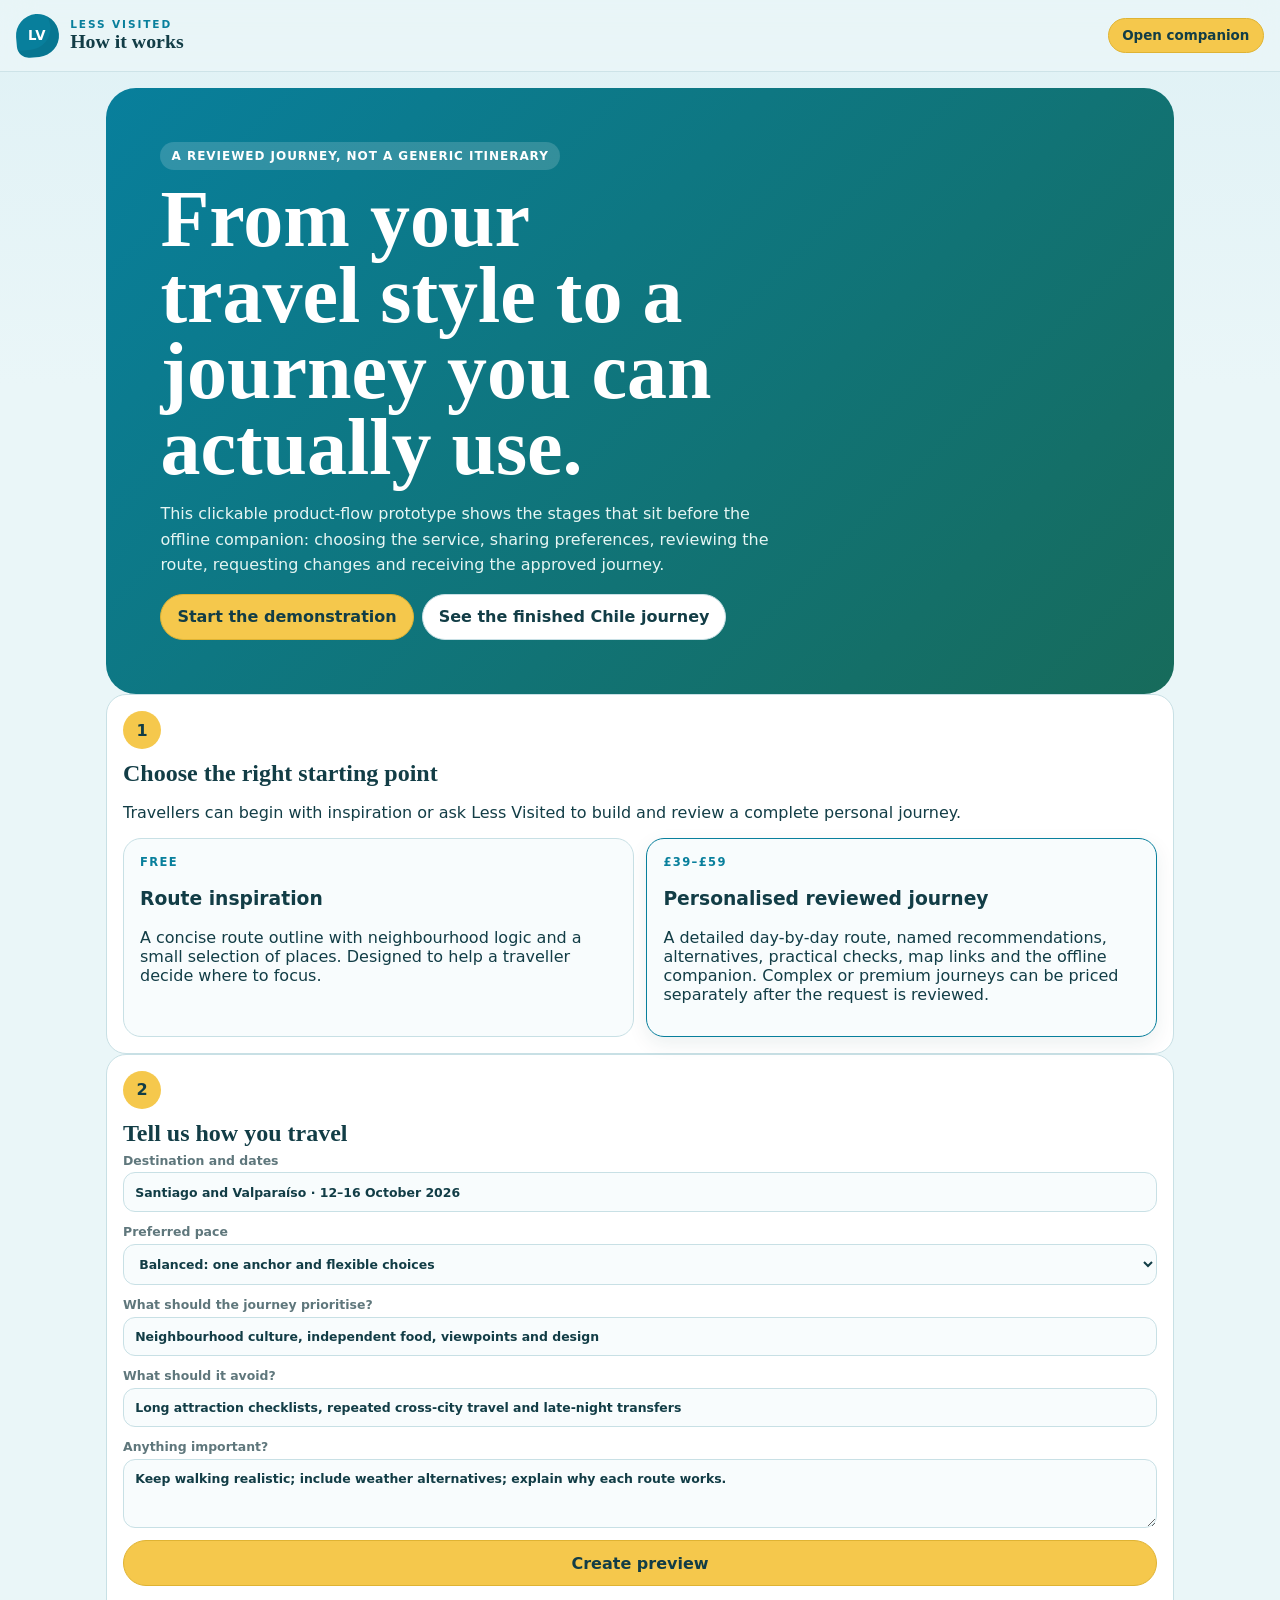
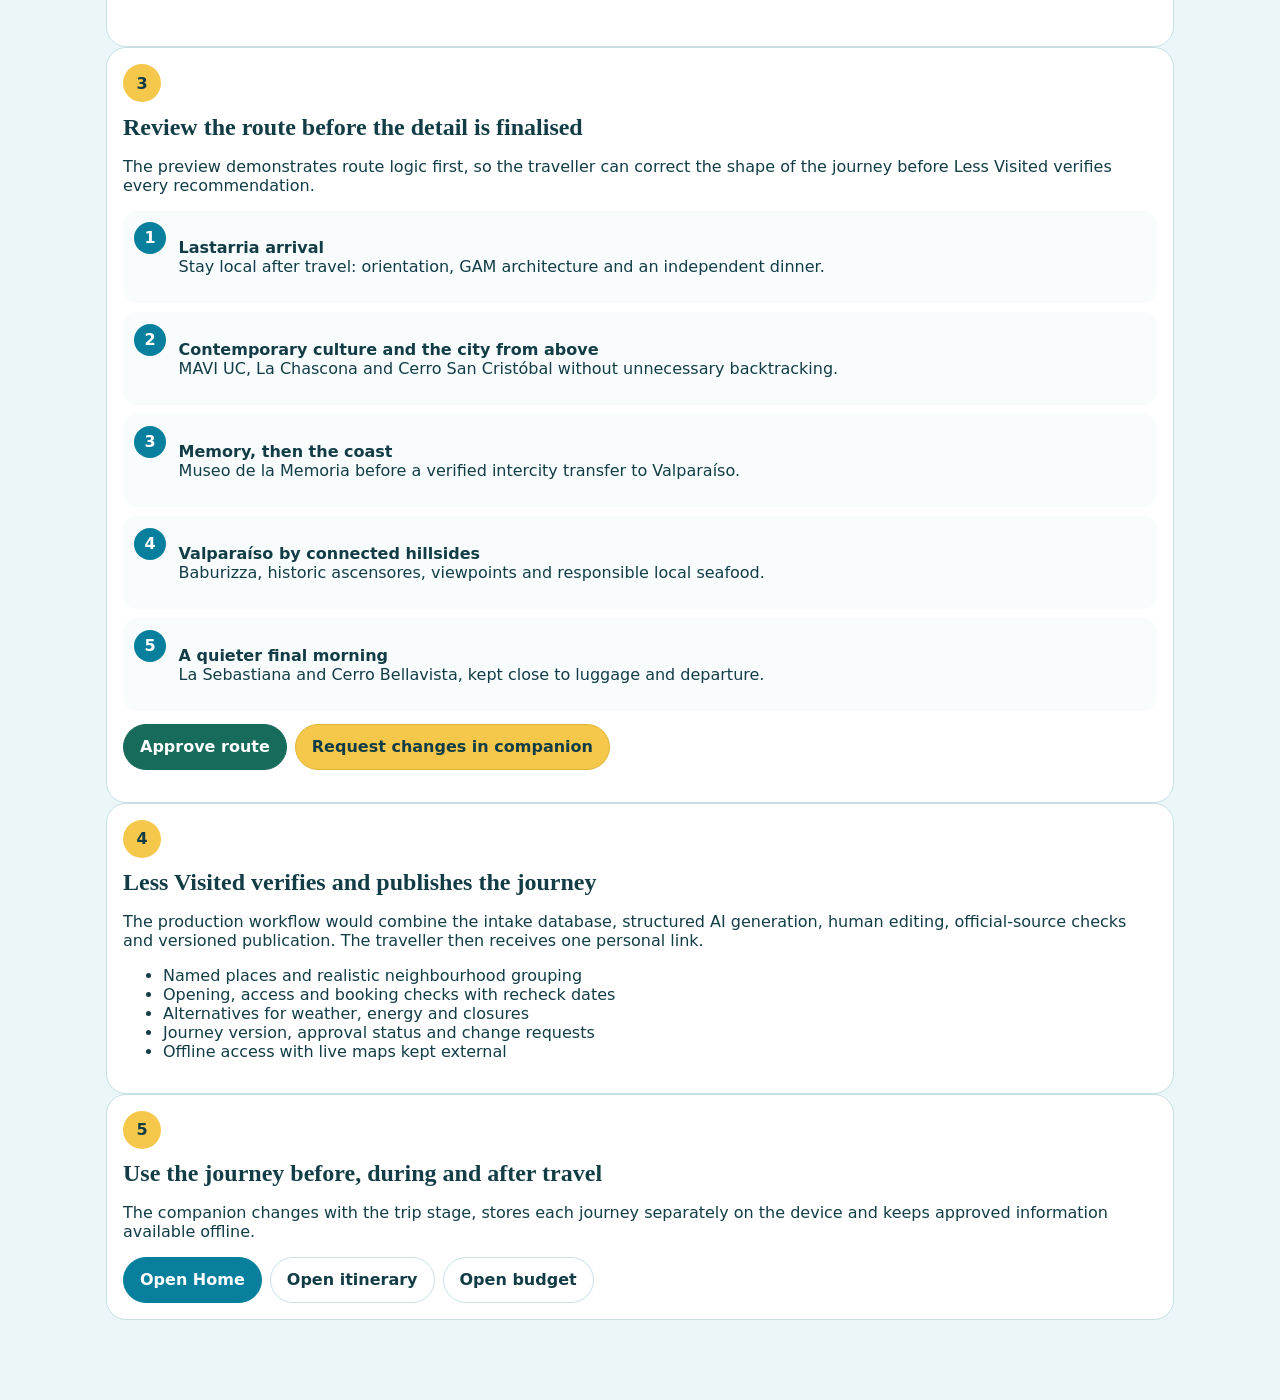
==== flow.html @ 6fe2bd22 "Add clickable customer product-flow prototype" ====
<!doctype html>
<html lang="en">
<head>
  <meta charset="utf-8">
  <meta name="viewport" content="width=device-width, initial-scale=1">
  <meta name="theme-color" content="#087f9c">
  <meta name="description" content="Less Visited customer journey prototype: request, review, approve and use a personalised journey.">
  <link rel="stylesheet" href="./styles.css">
  <link rel="stylesheet" href="./enhancements.css">
  <title>How Less Visited Works</title>
</head>
<body>
  <header class="app-header">
    <a class="brand-lockup" href="./?trip=JRN-0001#home">
      <div class="brand-mark" aria-hidden="true"><span>LV</span></div>
      <div><p class="eyebrow">LESS VISITED</p><p class="product-name">How it works</p></div>
    </a>
    <a class="button button--small button--yellow" href="./?trip=JRN-0001#home">Open companion</a>
  </header>

  <main class="flow-page">
    <section class="flow-hero">
      <span class="stage-badge">A reviewed journey, not a generic itinerary</span>
      <h1>From your travel style to a journey you can actually use.</h1>
      <p>This clickable product-flow prototype shows the stages that sit before the offline companion: choosing the service, sharing preferences, reviewing the route, requesting changes and receiving the approved journey.</p>
      <div class="panel-actions">
        <a class="button button--yellow" href="#choose">Start the demonstration</a>
        <a class="button" href="./?trip=JRN-0001#journey">See the finished Chile journey</a>
      </div>
    </section>

    <section id="choose" class="flow-step">
      <span class="flow-step__number">1</span>
      <h2>Choose the right starting point</h2>
      <p>Travellers can begin with inspiration or ask Less Visited to build and review a complete personal journey.</p>
      <div class="flow-choice-grid">
        <article class="flow-choice">
          <p class="section-label">Free</p>
          <h3>Route inspiration</h3>
          <p>A concise route outline with neighbourhood logic and a small selection of places. Designed to help a traveller decide where to focus.</p>
        </article>
        <article class="flow-choice flow-choice--featured">
          <p class="section-label">£39–£59</p>
          <h3>Personalised reviewed journey</h3>
          <p>A detailed day-by-day route, named recommendations, alternatives, practical checks, map links and the offline companion. Complex or premium journeys can be priced separately after the request is reviewed.</p>
        </article>
      </div>
    </section>

    <section class="flow-step">
      <span class="flow-step__number">2</span>
      <h2>Tell us how you travel</h2>
      <form class="demo-intake" id="demo-intake">
        <label>Destination and dates
          <input value="Santiago and Valparaíso · 12–16 October 2026">
        </label>
        <label>Preferred pace
          <select><option>Balanced: one anchor and flexible choices</option><option>Slow</option><option>Full</option></select>
        </label>
        <label>What should the journey prioritise?
          <input value="Neighbourhood culture, independent food, viewpoints and design">
        </label>
        <label>What should it avoid?
          <input value="Long attraction checklists, repeated cross-city travel and late-night transfers">
        </label>
        <label>Anything important?
          <textarea rows="3">Keep walking realistic; include weather alternatives; explain why each route works.</textarea>
        </label>
        <button class="button button--yellow" type="submit">Create preview</button>
        <p id="intake-result" role="status"></p>
      </form>
    </section>

    <section class="flow-step" id="preview">
      <span class="flow-step__number">3</span>
      <h2>Review the route before the detail is finalised</h2>
      <p>The preview demonstrates route logic first, so the traveller can correct the shape of the journey before Less Visited verifies every recommendation.</p>
      <div class="preview-route">
        <div><span>1</span><p><strong>Lastarria arrival</strong><br>Stay local after travel: orientation, GAM architecture and an independent dinner.</p></div>
        <div><span>2</span><p><strong>Contemporary culture and the city from above</strong><br>MAVI UC, La Chascona and Cerro San Cristóbal without unnecessary backtracking.</p></div>
        <div><span>3</span><p><strong>Memory, then the coast</strong><br>Museo de la Memoria before a verified intercity transfer to Valparaíso.</p></div>
        <div><span>4</span><p><strong>Valparaíso by connected hillsides</strong><br>Baburizza, historic ascensores, viewpoints and responsible local seafood.</p></div>
        <div><span>5</span><p><strong>A quieter final morning</strong><br>La Sebastiana and Cerro Bellavista, kept close to luggage and departure.</p></div>
      </div>
      <div class="panel-actions">
        <button class="button button--green" type="button" id="demo-approve">Approve route</button>
        <a class="button button--yellow" href="./?trip=JRN-0001#home">Request changes in companion</a>
      </div>
      <p id="approval-result" role="status"></p>
    </section>

    <section class="flow-step">
      <span class="flow-step__number">4</span>
      <h2>Less Visited verifies and publishes the journey</h2>
      <p>The production workflow would combine the intake database, structured AI generation, human editing, official-source checks and versioned publication. The traveller then receives one personal link.</p>
      <ul>
        <li>Named places and realistic neighbourhood grouping</li>
        <li>Opening, access and booking checks with recheck dates</li>
        <li>Alternatives for weather, energy and closures</li>
        <li>Journey version, approval status and change requests</li>
        <li>Offline access with live maps kept external</li>
      </ul>
    </section>

    <section class="flow-step">
      <span class="flow-step__number">5</span>
      <h2>Use the journey before, during and after travel</h2>
      <p>The companion changes with the trip stage, stores each journey separately on the device and keeps approved information available offline.</p>
      <div class="panel-actions">
        <a class="button button--primary" href="./?trip=JRN-0001#home">Open Home</a>
        <a class="button" href="./?trip=JRN-0001#journey">Open itinerary</a>
        <a class="button" href="./?trip=JRN-0001#budget">Open budget</a>
      </div>
    </section>
  </main>

  <script>
    document.querySelector("#demo-intake").addEventListener("submit", (event) => {
      event.preventDefault();
      document.querySelector("#intake-result").textContent = "Preview created for the prototype. In production, this would create a database record and structured draft.";
      document.querySelector("#preview").scrollIntoView({ behavior: "smooth" });
    });
    document.querySelector("#demo-approve").addEventListener("click", () => {
      localStorage.setItem("less-visited-approval:JRN-0001", JSON.stringify({ status: "approved", updatedAt: new Date().toISOString() }));
      document.querySelector("#approval-result").textContent = "Route approved on this device. Open the companion to see the updated journey status.";
    });
  </script>
</body>
</html>
---- styles.css ----
:root {
  --sea: #087f9c;
  --sea-dark: #05647c;
  --sea-soft: #cdebf1;
  --green: #176b5b;
  --green-soft: #d9eee7;
  --yellow: #f5c84c;
  --yellow-soft: #fff3bd;
  --ink: #123d46;
  --muted: #5f777c;
  --page: #eaf6f8;
  --white: #ffffff;
  --surface: #f8fcfd;
  --line: #c8e0e5;
  --danger: #a54536;
  --shadow: 0 14px 36px rgba(18, 61, 70, .10);
  --shadow-small: 0 7px 20px rgba(18, 61, 70, .08);
  --radius: 20px;
  color-scheme: light;
  font-family: Inter, ui-sans-serif, system-ui, -apple-system, BlinkMacSystemFont, "Segoe UI", sans-serif;
}

* { box-sizing: border-box; }
html { background: var(--page); scroll-behavior: smooth; }
body { margin: 0; min-height: 100vh; background: linear-gradient(180deg, #dff1f5 0, var(--page) 24rem); color: var(--ink); }
button, textarea, input, select { font: inherit; }
button, a { -webkit-tap-highlight-color: transparent; }
a { color: inherit; }
svg { width: 1.1em; height: 1.1em; fill: none; stroke: currentColor; stroke-width: 1.9; stroke-linecap: round; stroke-linejoin: round; }
.icon-sprite { position: absolute; width: 0; height: 0; overflow: hidden; }

.skip-link { position: fixed; left: 1rem; top: -5rem; z-index: 100; padding: .75rem 1rem; background: var(--ink); color: #fff; border-radius: 10px; }
.skip-link:focus { top: 1rem; }

.app-header { position: sticky; top: 0; z-index: 20; display: flex; justify-content: space-between; align-items: center; min-height: 72px; padding: env(safe-area-inset-top) 1rem 0; background: rgba(234, 246, 248, .91); border-bottom: 1px solid rgba(200, 224, 229, .85); backdrop-filter: blur(16px); }
.brand-lockup { display: flex; align-items: center; gap: .7rem; text-decoration: none; }
.brand-mark { display: grid; place-items: center; width: 43px; height: 43px; border-radius: 50% 50% 50% 12px; background: var(--sea); color: #fff; box-shadow: inset -8px -8px 0 rgba(0,0,0,.07); transform: rotate(-5deg); }
.brand-mark span { transform: rotate(5deg); font-weight: 900; font-size: .83rem; letter-spacing: .05em; }
.eyebrow { margin: 0 0 .05rem; color: var(--sea); font-size: .66rem; letter-spacing: .18em; font-weight: 900; }
.product-name { margin: 0; color: var(--ink); font-family: Georgia, "Times New Roman", serif; font-size: 1.24rem; font-weight: 700; }
.header-actions { display: flex; align-items: center; gap: .5rem; }
.status-pill { padding: .38rem .6rem; border-radius: 999px; background: var(--green-soft); color: var(--green); font-size: .72rem; font-weight: 800; }

.button, .icon-button, .filter-chip { border: 1px solid var(--line); border-radius: 999px; background: var(--white); color: var(--ink); cursor: pointer; text-decoration: none; }
.button { display: inline-flex; align-items: center; justify-content: center; gap: .45rem; padding: .78rem 1rem; font-weight: 800; }
.button--small { padding: .58rem .85rem; font-size: .84rem; }
.button--primary { background: var(--sea); color: #fff; border-color: var(--sea); }
.button--green { background: var(--green); color: #fff; border-color: var(--green); }
.button--yellow { background: var(--yellow); color: var(--ink); border-color: #dfb333; }
.button--danger { color: var(--danger); }
.button:focus-visible, .icon-button:focus-visible, .filter-chip:focus-visible, .nav-item:focus-visible, textarea:focus-visible, input:focus-visible, select:focus-visible, summary:focus-visible { outline: 3px solid rgba(245, 200, 76, .8); outline-offset: 2px; }

.network-status, .demo-warning { display: none; max-width: 1040px; margin: .65rem auto 0; padding: .7rem 1rem; border-radius: 13px; font-size: .86rem; }
.network-status.is-visible { display: block; background: var(--yellow-soft); color: #72570d; }
.demo-warning { background: #fff7d6; color: #6c5517; }
.demo-warning:not([hidden]) { display: block; }

.app-main { width: min(100%, 1040px); margin: 0 auto; padding: 1rem 1rem calc(7rem + env(safe-area-inset-bottom)); }
.view { display: none; }
.view.is-active { display: block; animation: appear .2s ease-out; }
@keyframes appear { from { opacity: .4; transform: translateY(4px); } }

.trip-hero { position: relative; overflow: hidden; min-height: 330px; padding: 1.5rem; border-radius: 28px; background: linear-gradient(145deg, var(--sea) 0 58%, var(--green) 100%); color: #fff; box-shadow: var(--shadow); }
.trip-hero::after { content: ""; position: absolute; width: 250px; height: 250px; right: -75px; top: -80px; border: 42px solid rgba(255,255,255,.12); border-radius: 50%; }
.trip-hero::before { content: ""; position: absolute; width: 190px; height: 90px; right: 30px; bottom: -30px; border-radius: 50%; background: var(--yellow); opacity: .92; transform: rotate(-12deg); }
.trip-hero__content { position: relative; z-index: 2; max-width: 660px; }
.stage-badge { display: inline-flex; align-items: center; gap: .35rem; padding: .42rem .7rem; border-radius: 999px; background: rgba(255,255,255,.16); font-size: .75rem; font-weight: 850; text-transform: uppercase; letter-spacing: .08em; }
.trip-hero h1 { margin: .85rem 0 .55rem; font-family: Georgia, "Times New Roman", serif; font-size: clamp(2.35rem, 8vw, 4.6rem); line-height: .98; letter-spacing: -.025em; }
.trip-hero__summary { max-width: 58ch; margin: 0; color: #e9f8fa; font-size: 1rem; line-height: 1.58; }
.hero-meta { display: flex; flex-wrap: wrap; gap: .55rem; margin-top: 1.15rem; }
.hero-meta span { padding: .48rem .7rem; border-radius: 999px; background: rgba(0,0,0,.13); font-size: .82rem; font-weight: 700; }
.hero-action { margin-top: 1.2rem; }

.section-heading { display: flex; align-items: end; justify-content: space-between; gap: 1rem; margin: 1.65rem 0 .8rem; }
.section-heading h2 { margin: 0; font-family: Georgia, "Times New Roman", serif; font-size: 1.75rem; letter-spacing: -.015em; }
.section-heading p { margin: .25rem 0 0; color: var(--muted); line-height: 1.45; }
.section-label { margin: 0 0 .35rem; color: var(--sea); font-size: .72rem; font-weight: 900; letter-spacing: .12em; text-transform: uppercase; }

.dashboard-grid, .summary-grid, .place-grid, .trip-grid { display: grid; gap: 1rem; }
.dashboard-card, .panel, .place-card, .day-card, .map-card { background: var(--white); border: 1px solid var(--line); border-radius: var(--radius); box-shadow: var(--shadow-small); }
.dashboard-card { padding: 1.1rem; }
.dashboard-card--yellow { background: var(--yellow-soft); border-color: #ead279; }
.dashboard-card--green { background: var(--green); color: #fff; border-color: var(--green); }
.dashboard-card__icon { display: grid; place-items: center; width: 40px; height: 40px; margin-bottom: .8rem; border-radius: 13px; background: var(--sea-soft); color: var(--sea); }
.dashboard-card--green .dashboard-card__icon { background: rgba(255,255,255,.14); color: #fff; }
.dashboard-card h3 { margin: 0 0 .35rem; font-family: Georgia, "Times New Roman", serif; font-size: 1.28rem; }
.dashboard-card p { margin: 0; color: var(--muted); line-height: 1.52; }
.dashboard-card--green p { color: #e1f2ed; }
.dashboard-card__meta { margin-top: .65rem !important; font-size: .82rem; font-weight: 750; }
.card-link { display: inline-flex; align-items: center; gap: .25rem; margin-top: .8rem; color: var(--sea); font-size: .87rem; font-weight: 850; text-decoration: none; }
.button-link { padding: 0; border: 0; background: none; cursor: pointer; font: inherit; }
.dashboard-card--green .card-link { color: var(--yellow); }

.progress { height: 8px; margin-top: .9rem; overflow: hidden; border-radius: 999px; background: rgba(18,61,70,.11); }
.progress span { display: block; height: 100%; border-radius: inherit; background: var(--yellow); }

.day-card { overflow: hidden; margin-bottom: 1rem; }
.day-card__header { display: flex; align-items: start; justify-content: space-between; gap: 1rem; padding: 1.05rem 1.1rem; background: linear-gradient(100deg, var(--sea-soft), #effafb); cursor: pointer; list-style: none; }
.day-card__header::-webkit-details-marker { display: none; }
.day-card__header h3 { margin: .15rem 0 0; font-family: Georgia, "Times New Roman", serif; font-size: 1.45rem; }
.day-card__header p { margin: 0; color: var(--sea-dark); font-size: .77rem; font-weight: 850; text-transform: uppercase; letter-spacing: .07em; }
.day-card__header svg { flex: 0 0 auto; margin-top: .45rem; transition: transform .2s; }
.day-card[open] .day-card__header svg { transform: rotate(90deg); }
.route-note { display: flex; gap: .75rem; padding: .85rem 1rem; background: var(--green-soft); color: var(--green); font-size: .87rem; line-height: 1.45; }
.route-note svg { flex: 0 0 auto; margin-top: .15rem; }
.timeline { padding: .3rem 1rem .9rem; }
.timeline-item { position: relative; display: grid; grid-template-columns: 68px 1fr; gap: .7rem; padding: 1rem 0; border-bottom: 1px solid var(--line); }
.timeline-item:last-child { border-bottom: 0; }
.timeline-item__time { color: var(--sea); font-weight: 900; }
.timeline-item__content h4 { margin: .3rem 0 .25rem; font-family: Georgia, "Times New Roman", serif; font-size: 1.15rem; }
.timeline-item__content p { margin: 0; color: var(--muted); line-height: 1.5; }
.type-badge, .category-chip { display: inline-flex; align-items: center; width: fit-content; padding: .3rem .55rem; border-radius: 999px; font-size: .7rem; font-weight: 850; text-transform: capitalize; }
.type-fixed { background: #fde2dc; color: #8c3d2f; }
.type-suggested { background: var(--sea-soft); color: var(--sea-dark); }
.type-optional { background: var(--yellow-soft); color: #72570d; }
.type-food { background: #f9e1c8; color: #8b4f18; }
.type-task { background: var(--green-soft); color: var(--green); }
.activity-facts { display: flex; flex-wrap: wrap; gap: .4rem .8rem; margin-top: .55rem; color: var(--ink); font-size: .79rem; }
.activity-actions, .place-card__actions, .panel-actions { display: flex; flex-wrap: wrap; gap: .5rem; margin-top: .8rem; }
.icon-button { display: inline-flex; align-items: center; justify-content: center; gap: .32rem; min-height: 40px; padding: .5rem .72rem; font-weight: 800; font-size: .83rem; }
.icon-button.is-active { background: var(--green); color: #fff; border-color: var(--green); }
.alternative-box { margin-top: .75rem; padding: .75rem; border-left: 4px solid var(--yellow); border-radius: 0 12px 12px 0; background: #fff9df; }
.alternative-box strong { display: block; margin-bottom: .2rem; }
.alternative-box p { font-size: .87rem; }

.filter-bar { display: flex; gap: .45rem; margin: .8rem -1rem 1rem; padding: 0 1rem .25rem; overflow-x: auto; scrollbar-width: none; }
.filter-bar::-webkit-scrollbar { display: none; }
.filter-chip { flex: 0 0 auto; padding: .57rem .78rem; color: var(--muted); font-size: .8rem; font-weight: 800; }
.filter-chip.is-active { background: var(--sea); color: #fff; border-color: var(--sea); }
.explore-summary { color: var(--muted); font-size: .86rem; }
.place-grid { grid-template-columns: repeat(auto-fit, minmax(250px, 1fr)); }
.place-card { overflow: hidden; }
.place-card__visual { position: relative; display: grid; place-items: center; min-height: 118px; background: linear-gradient(135deg, var(--sea), var(--green)); color: rgba(255,255,255,.95); }
.place-card:nth-child(3n+2) .place-card__visual { background: linear-gradient(135deg, var(--green), #59a889); }
.place-card:nth-child(3n+3) .place-card__visual { background: linear-gradient(135deg, #e0ae2e, var(--yellow)); color: var(--ink); }
.place-card__initials { font-family: Georgia, "Times New Roman", serif; font-size: 2.1rem; font-weight: 700; letter-spacing: .05em; }
.place-card__status { position: absolute; right: .65rem; top: .65rem; padding: .32rem .5rem; border-radius: 999px; background: rgba(255,255,255,.9); color: var(--green); font-size: .66rem; font-weight: 900; }
.place-card__content { padding: 1rem; }
.place-card__topline { display: flex; justify-content: space-between; align-items: center; gap: .5rem; }
.category-chip { background: var(--sea-soft); color: var(--sea-dark); }
.place-card__location { color: var(--muted); font-size: .72rem; }
.place-card h3 { margin: .55rem 0 .35rem; font-family: Georgia, "Times New Roman", serif; font-size: 1.3rem; }
.place-card__description { margin: 0; color: var(--muted); line-height: 1.5; }
.place-card__note { margin: .65rem 0 0; padding-top: .65rem; border-top: 1px solid var(--line); color: var(--ink); font-size: .83rem; line-height: 1.45; }

.map-card { overflow: hidden; }
.map-preview { position: relative; min-height: 300px; overflow: hidden; background: #d8eef2; }
.map-preview::before, .map-preview::after { content: ""; position: absolute; inset: -10%; background: repeating-linear-gradient(112deg, transparent 0 48px, rgba(255,255,255,.7) 49px 56px, transparent 57px 105px); transform: rotate(-7deg); }
.map-preview::after { background: repeating-linear-gradient(28deg, transparent 0 70px, rgba(23,107,91,.09) 71px 112px); transform: rotate(5deg); }
.map-route { position: absolute; z-index: 2; left: 18%; top: 19%; width: 62%; height: 60%; border: 5px dashed var(--sea); border-left-color: transparent; border-bottom-color: var(--green); border-radius: 45% 55% 40% 60%; transform: rotate(-8deg); }
.map-pin { position: absolute; z-index: 3; display: grid; place-items: center; width: 34px; height: 34px; border: 4px solid #fff; border-radius: 50% 50% 50% 8px; background: var(--yellow); color: var(--ink); box-shadow: var(--shadow-small); transform: rotate(-45deg); font-weight: 900; }
.map-pin span { transform: rotate(45deg); font-size: .75rem; }
.map-pin--1 { left: 20%; top: 22%; }.map-pin--2 { left: 48%; top: 45%; }.map-pin--3 { right: 18%; bottom: 18%; }
.map-card__body { padding: 1.1rem; }
.map-card__body h3 { margin: 0; font-family: Georgia, "Times New Roman", serif; font-size: 1.45rem; }
.map-card__body p { color: var(--muted); line-height: 1.5; }
.stop-list { display: grid; gap: .6rem; margin-top: 1rem; }
.stop { display: grid; grid-template-columns: 34px 1fr auto; align-items: center; gap: .65rem; padding: .65rem; border-radius: 14px; background: var(--surface); }
.stop__number { display: grid; place-items: center; width: 32px; height: 32px; border-radius: 50%; background: var(--sea); color: #fff; font-weight: 900; }
.stop strong, .stop span { display: block; }.stop span { color: var(--muted); font-size: .78rem; }

.panel { padding: 1.1rem; margin-bottom: 1rem; }
.panel h3 { margin: 0 0 .55rem; font-family: Georgia, "Times New Roman", serif; font-size: 1.3rem; }
.panel p, .panel li { color: var(--muted); line-height: 1.55; }
.panel ul { padding-left: 1.2rem; }
.panel--emergency { border-left: 5px solid #e27d68; }
.key-list { display: grid; gap: .65rem; margin: 0; }
.key-list div { display: grid; grid-template-columns: minmax(95px, .55fr) 1fr; gap: .7rem; padding-bottom: .6rem; border-bottom: 1px solid var(--line); }
.key-list div:last-child { padding-bottom: 0; border-bottom: 0; }
.key-list dt { color: var(--muted); font-size: .78rem; }.key-list dd { margin: 0; font-weight: 750; }
.check-list { display: grid; gap: .55rem; }
.check-item { display: flex; align-items: start; gap: .65rem; padding: .65rem; border-radius: 12px; background: var(--surface); cursor: pointer; }
.check-item input { margin-top: .2rem; accent-color: var(--green); }
.check-item.is-complete span { text-decoration: line-through; color: var(--muted); }
.notes-area { width: 100%; min-height: 120px; padding: .8rem; border: 1px solid var(--line); border-radius: 14px; background: var(--surface); color: var(--ink); resize: vertical; }
.budget-row { display: grid; grid-template-columns: 1fr auto; gap: .6rem; padding: .55rem 0; border-bottom: 1px solid var(--line); }
.budget-row:last-child { border-bottom: 0; }.budget-total { font-weight: 900; color: var(--green); }
.empty-state { padding: 2.2rem 1rem; text-align: center; border: 1px dashed #9ec5ce; border-radius: var(--radius); color: var(--muted); background: rgba(255,255,255,.45); }

.sr-only { position: absolute; width: 1px; height: 1px; padding: 0; margin: -1px; overflow: hidden; clip: rect(0,0,0,0); white-space: nowrap; border: 0; }
.budget-hero { display: grid; gap: 1rem; padding: 1.25rem; border-radius: 24px; background: linear-gradient(135deg, var(--green), var(--sea)); color: #fff; box-shadow: var(--shadow); }
.budget-hero h3 { margin: .35rem 0 0; font-family: Georgia, "Times New Roman", serif; font-size: clamp(2rem, 7vw, 3.7rem); line-height: 1; }
.budget-hero p { margin: .35rem 0 0; color: #e2f4f0; }
.budget-status--watch { background: linear-gradient(135deg, #8b6510, var(--sea)); }.budget-status--over { background: linear-gradient(135deg, var(--danger), #7d493d); }
.budget-hero__stats { display: grid; grid-template-columns: repeat(3, 1fr); gap: .45rem; }
.budget-hero__stats div { padding: .75rem; border-radius: 15px; background: rgba(255,255,255,.13); }
.budget-hero__stats strong, .budget-hero__stats span { display: block; }.budget-hero__stats strong { font-size: .93rem; }.budget-hero__stats span { margin-top: .2rem; color: #def1ed; font-size: .68rem; }
.budget-tabs { display: flex; gap: .45rem; margin: 1rem 0; overflow-x: auto; scrollbar-width: none; }.budget-tabs::-webkit-scrollbar { display: none; }
.budget-tabs .filter-chip { flex: 1 0 auto; }
#expense-form { display: grid; grid-template-columns: 1fr auto; gap: .55rem; }
.budget-entry, .form-grid input, .form-grid select { width: 100%; min-height: 46px; padding: .7rem .78rem; border: 1px solid var(--line); border-radius: 13px; background: var(--surface); color: var(--ink); }
.budget-entry { font-size: 1rem; }.input-hint { margin: .65rem 0 0; font-size: .8rem; }
.expense-confirm-card { margin-top: 1rem; padding: 1rem; border: 1px solid #e4c755; border-radius: 17px; background: var(--yellow-soft); }
.confirm-amount { margin: .25rem 0 1rem; color: var(--green); font-family: Georgia, "Times New Roman", serif; font-size: 2rem; font-weight: 800; }.confirm-amount small { display: block; margin-top: .15rem; color: var(--muted); font: 700 .8rem Inter, sans-serif; }
.form-grid { display: grid; gap: .75rem; }.form-grid label { display: grid; gap: .3rem; color: var(--muted); font-size: .75rem; font-weight: 800; }
.panel-title-row { display: flex; align-items: center; justify-content: space-between; gap: .75rem; }.panel-title-row h3 { margin: 0; }
.expense-row { display: grid; grid-template-columns: 40px 1fr auto; align-items: center; gap: .65rem; width: 100%; padding: .75rem 0; border: 0; border-bottom: 1px solid var(--line); background: transparent; color: var(--ink); text-align: left; cursor: pointer; }
.expense-row:last-child { border-bottom: 0; }.expense-row__icon { display: grid; place-items: center; width: 38px; height: 38px; border-radius: 12px; background: var(--sea-soft); font-size: 1.15rem; }
.expense-row strong, .expense-row small { display: block; }.expense-row small { margin-top: .18rem; color: var(--muted); font-size: .7rem; }.expense-row > span:last-child { text-align: right; }
.budget-filter-bar { margin-left: 0; margin-right: 0; padding-left: 0; }.ledger-group { padding: .6rem 0 1rem; border-bottom: 1px solid var(--line); }.ledger-group:last-child { border-bottom: 0; }
.export-nudge { border-color: #e2c34b; background: var(--yellow-soft); }
.spend-chart { display: flex; align-items: end; gap: .35rem; min-height: 210px; padding-top: 1rem; overflow-x: auto; }
.spend-bar { display: grid; grid-template-rows: 160px auto; align-items: end; flex: 1 0 34px; min-width: 34px; text-align: center; }.spend-bar span { display: block; min-height: 4px; border-radius: 8px 8px 3px 3px; background: linear-gradient(180deg, var(--yellow), var(--sea)); }.spend-bar small { margin-top: .35rem; color: var(--muted); font-size: .59rem; }
.breakdown-row { position: relative; display: grid; grid-template-columns: 1fr auto; gap: .45rem; padding: .7rem 0 .85rem; border-bottom: 1px solid var(--line); overflow: hidden; }.breakdown-row div strong, .breakdown-row div small { display: block; }.breakdown-row small { margin-top: .15rem; color: var(--muted); }.breakdown-row > span { position: absolute; left: 0; bottom: 0; height: 4px; border-radius: 999px; background: var(--sea); }
.metric-big, .budget-dashboard-total strong { display: block; color: var(--green); font-family: Georgia, "Times New Roman", serif; font-size: 2.2rem; font-weight: 800; }.budget-dashboard-total span { display: block; margin: .25rem 0 .7rem; color: var(--muted); }
.trip-budget-card details { margin-top: .75rem; }.trip-budget-card summary { color: var(--sea); cursor: pointer; font-weight: 800; }

html[data-theme="dark"] { --ink: #e8f6f7; --muted: #aac4c8; --page: #0b2b32; --white: #123d46; --surface: #173f47; --line: #2d5961; --sea-soft: #164c58; --green-soft: #164a40; --yellow-soft: #534718; color-scheme: dark; }
html[data-theme="dark"] body { background: linear-gradient(180deg, #09242a 0, var(--page) 24rem); }
html[data-theme="dark"] .app-header { background: rgba(11,43,50,.92); }
html[data-theme="dark"] .bottom-nav { background: rgba(18,61,70,.96); border-color: var(--line); }
html[data-theme="dark"] .dashboard-card--green, html[data-theme="dark"] .budget-hero { color: #fff; }

.bottom-nav { position: fixed; z-index: 30; left: 50%; bottom: max(.55rem, env(safe-area-inset-bottom)); transform: translateX(-50%); display: grid; grid-template-columns: repeat(7, 1fr); width: min(calc(100% - .7rem), 800px); padding: .3rem; border: 1px solid rgba(200,224,229,.95); border-radius: 22px; background: rgba(255,255,255,.95); box-shadow: 0 16px 42px rgba(18,61,70,.2); backdrop-filter: blur(18px); }
.nav-item { display: grid; justify-items: center; align-content: center; gap: .14rem; min-height: 58px; padding: .35rem .08rem; border: 0; border-radius: 17px; background: transparent; color: var(--muted); cursor: pointer; font-size: .64rem; font-weight: 800; }
.nav-item svg { width: 1.25rem; height: 1.25rem; }
.nav-item.is-active { background: var(--sea); color: #fff; }

@media (min-width: 720px) {
  .app-main { padding-top: 1.5rem; }
  .trip-hero { padding: 2.2rem; }
  .dashboard-grid { grid-template-columns: repeat(3, 1fr); }
  .summary-grid { grid-template-columns: 1.4fr .6fr; }
  .trip-grid { grid-template-columns: repeat(2, minmax(0, 1fr)); }
  .form-grid { grid-template-columns: repeat(2, minmax(0, 1fr)); }
  .budget-hero { grid-template-columns: 1fr 1fr; align-items: end; }
  .trip-grid .panel { margin-bottom: 0; }
  .map-card { display: grid; grid-template-columns: 1.15fr .85fr; }
  .map-preview { min-height: 480px; }
  .bottom-nav { bottom: 1rem; }
  .nav-item { font-size: .7rem; }
}

@media (max-width: 430px) {
  .status-pill { display: none; }
  .trip-hero { min-height: 350px; }
  .timeline-item { grid-template-columns: 52px 1fr; }
  .nav-item span { font-size: .53rem; }
  .nav-item svg { width: 1.08rem; height: 1.08rem; }
  #expense-form { grid-template-columns: 1fr; }
  .budget-hero__stats { grid-template-columns: 1fr 1fr 1fr; }
}

@media (prefers-reduced-motion: reduce) { *, *::before, *::after { scroll-behavior: auto !important; animation: none !important; transition: none !important; } }
---- enhancements.css ----
.product-flow-link {
  color: var(--sea-dark);
  font-size: .78rem;
  font-weight: 850;
  text-decoration: none;
}
.journey-status-card {
  margin-top: 1rem;
  border-color: #b5d9df;
  background: linear-gradient(135deg, #fff 0 70%, var(--sea-soft));
}
.status-card__top, .dialog-heading {
  display: flex;
  align-items: flex-start;
  justify-content: space-between;
  gap: 1rem;
}
.status-card__top h2, .dialog-heading h2 { margin: 0; font-family: Georgia, "Times New Roman", serif; }
.review-badge, .verified-chip {
  display: inline-flex;
  align-items: center;
  padding: .35rem .55rem;
  border-radius: 999px;
  background: var(--sea-soft);
  color: var(--sea-dark);
  font-size: .68rem;
  font-weight: 900;
}
.review-badge--approved { background: var(--green-soft); color: var(--green); }
.review-badge--changes_requested { background: #fde2dc; color: #8c3d2f; }
.status-meta-grid {
  display: grid;
  grid-template-columns: repeat(2, minmax(0, 1fr));
  gap: .65rem;
  margin: 1rem 0;
}
.status-meta-grid div {
  padding: .7rem;
  border-radius: 14px;
  background: rgba(255,255,255,.72);
  border: 1px solid var(--line);
}
.status-meta-grid span, .status-meta-grid strong { display: block; }
.status-meta-grid span { color: var(--muted); font-size: .7rem; }
.status-meta-grid strong { margin-top: .2rem; }
.status-card__note, .update-result { color: var(--muted); }
.why-selected {
  margin-top: .75rem;
  padding: .75rem;
  border-radius: 14px;
  background: var(--sea-soft);
}
.why-selected strong { display: block; color: var(--sea-dark); }
.why-selected p { margin-top: .25rem; }
.verification-box {
  margin-top: .75rem;
  border: 1px solid #b8d8cd;
  border-radius: 14px;
  background: #f3fbf8;
}
.verification-box summary {
  display: flex;
  justify-content: space-between;
  gap: .75rem;
  padding: .7rem;
  color: var(--green);
  cursor: pointer;
  font-size: .78rem;
  font-weight: 850;
}
.verification-box__body { padding: 0 .75rem .75rem; }
.verification-box dl { margin: 0; }
.verification-box dl div {
  display: grid;
  grid-template-columns: 90px 1fr;
  gap: .5rem;
  padding: .35rem 0;
  border-top: 1px solid #d6e9e2;
}
.verification-box dt { color: var(--muted); font-size: .72rem; }
.verification-box dd { margin: 0; font-size: .78rem; font-weight: 700; }
.place-card__why {
  margin: .7rem 0 0;
  padding: .65rem;
  border-radius: 12px;
  background: var(--sea-soft);
  color: var(--sea-dark) !important;
  font-size: .8rem;
}
.place-card__topline { flex-wrap: wrap; }
.nav-item--secondary { display: none !important; }
.nav-more {
  display: grid;
  justify-items: center;
  align-content: center;
  gap: .14rem;
  min-height: 58px;
  padding: .35rem .08rem;
  border: 0;
  border-radius: 17px;
  background: transparent;
  color: var(--muted);
  cursor: pointer;
  font-size: .64rem;
  font-weight: 800;
}
.nav-more svg { width: 1.25rem; height: 1.25rem; }
.nav-more.is-active { background: var(--sea); color: #fff; }
.bottom-nav { grid-template-columns: repeat(6, 1fr); }
.more-menu, .change-dialog {
  width: min(calc(100% - 1.5rem), 560px);
  max-height: min(88vh, 760px);
  padding: 1.15rem;
  border: 1px solid var(--line);
  border-radius: 24px;
  background: var(--white);
  color: var(--ink);
  box-shadow: 0 30px 80px rgba(18,61,70,.3);
}
.more-menu::backdrop, .change-dialog::backdrop { background: rgba(6,38,45,.58); backdrop-filter: blur(4px); }
.more-menu__grid { display: grid; gap: .7rem; margin-top: 1rem; }
.more-menu__grid button, .more-menu__grid a {
  display: grid;
  gap: .2rem;
  padding: .9rem;
  border: 1px solid var(--line);
  border-radius: 16px;
  background: var(--surface);
  color: var(--ink);
  text-align: left;
  text-decoration: none;
  cursor: pointer;
}
.more-menu__grid span { color: var(--muted); font-size: .78rem; }
.change-dialog form { display: grid; gap: .85rem; }
.change-dialog label { display: grid; gap: .3rem; color: var(--muted); font-size: .78rem; font-weight: 850; }
.change-dialog input, .change-dialog select, .change-dialog textarea {
  width: 100%;
  padding: .75rem;
  border: 1px solid var(--line);
  border-radius: 13px;
  background: var(--surface);
  color: var(--ink);
}
.change-result { min-height: 1.2rem; color: var(--green); font-weight: 800; }
.flow-page { max-width: 1100px; margin: 0 auto; padding: 1rem 1rem 5rem; }
.flow-hero {
  padding: clamp(1.4rem, 5vw, 3.4rem);
  border-radius: 30px;
  background: linear-gradient(135deg, var(--sea), var(--green));
  color: #fff;
}
.flow-hero h1 { max-width: 14ch; margin: .7rem 0; font-family: Georgia, "Times New Roman", serif; font-size: clamp(2.4rem, 8vw, 5rem); line-height: .95; }
.flow-hero p { max-width: 62ch; color: #e5f5f3; line-height: 1.6; }
.flow-steps { display: grid; gap: 1rem; margin-top: 1rem; }
.flow-step { padding: 1rem; border: 1px solid var(--line); border-radius: 20px; background: var(--white); }
.flow-step__number { display: grid; place-items: center; width: 38px; height: 38px; border-radius: 50%; background: var(--yellow); font-weight: 900; }
.flow-step h2 { margin: .7rem 0 .35rem; font-family: Georgia, "Times New Roman", serif; }
.flow-choice-grid { display: grid; gap: .8rem; }
.flow-choice { padding: 1rem; border: 1px solid var(--line); border-radius: 18px; background: var(--surface); }
.flow-choice--featured { border-color: var(--sea); box-shadow: var(--shadow-small); }
.demo-intake { display: grid; gap: .75rem; }
.demo-intake label { display: grid; gap: .3rem; color: var(--muted); font-size: .78rem; font-weight: 800; }
.demo-intake input, .demo-intake select, .demo-intake textarea { padding: .7rem; border: 1px solid var(--line); border-radius: 12px; background: var(--surface); color: var(--ink); }
.preview-route { display: grid; gap: .6rem; }
.preview-route div { display: grid; grid-template-columns: 34px 1fr; gap: .65rem; align-items: start; padding: .7rem; border-radius: 14px; background: var(--surface); }
.preview-route span { display: grid; place-items: center; width: 32px; height: 32px; border-radius: 50%; background: var(--sea); color: white; font-weight: 900; }
@media (min-width: 760px) {
  .status-meta-grid { grid-template-columns: repeat(4, minmax(0, 1fr)); }
  .flow-steps { grid-template-columns: repeat(2, minmax(0, 1fr)); }
  .flow-choice-grid { grid-template-columns: repeat(2, minmax(0, 1fr)); }
}
@media (max-width: 520px) {
  .product-flow-link { display: none; }
  .verification-box summary { display: grid; }
  .bottom-nav { width: calc(100% - .5rem); }
  .nav-more, .nav-item { font-size: .52rem; }
}
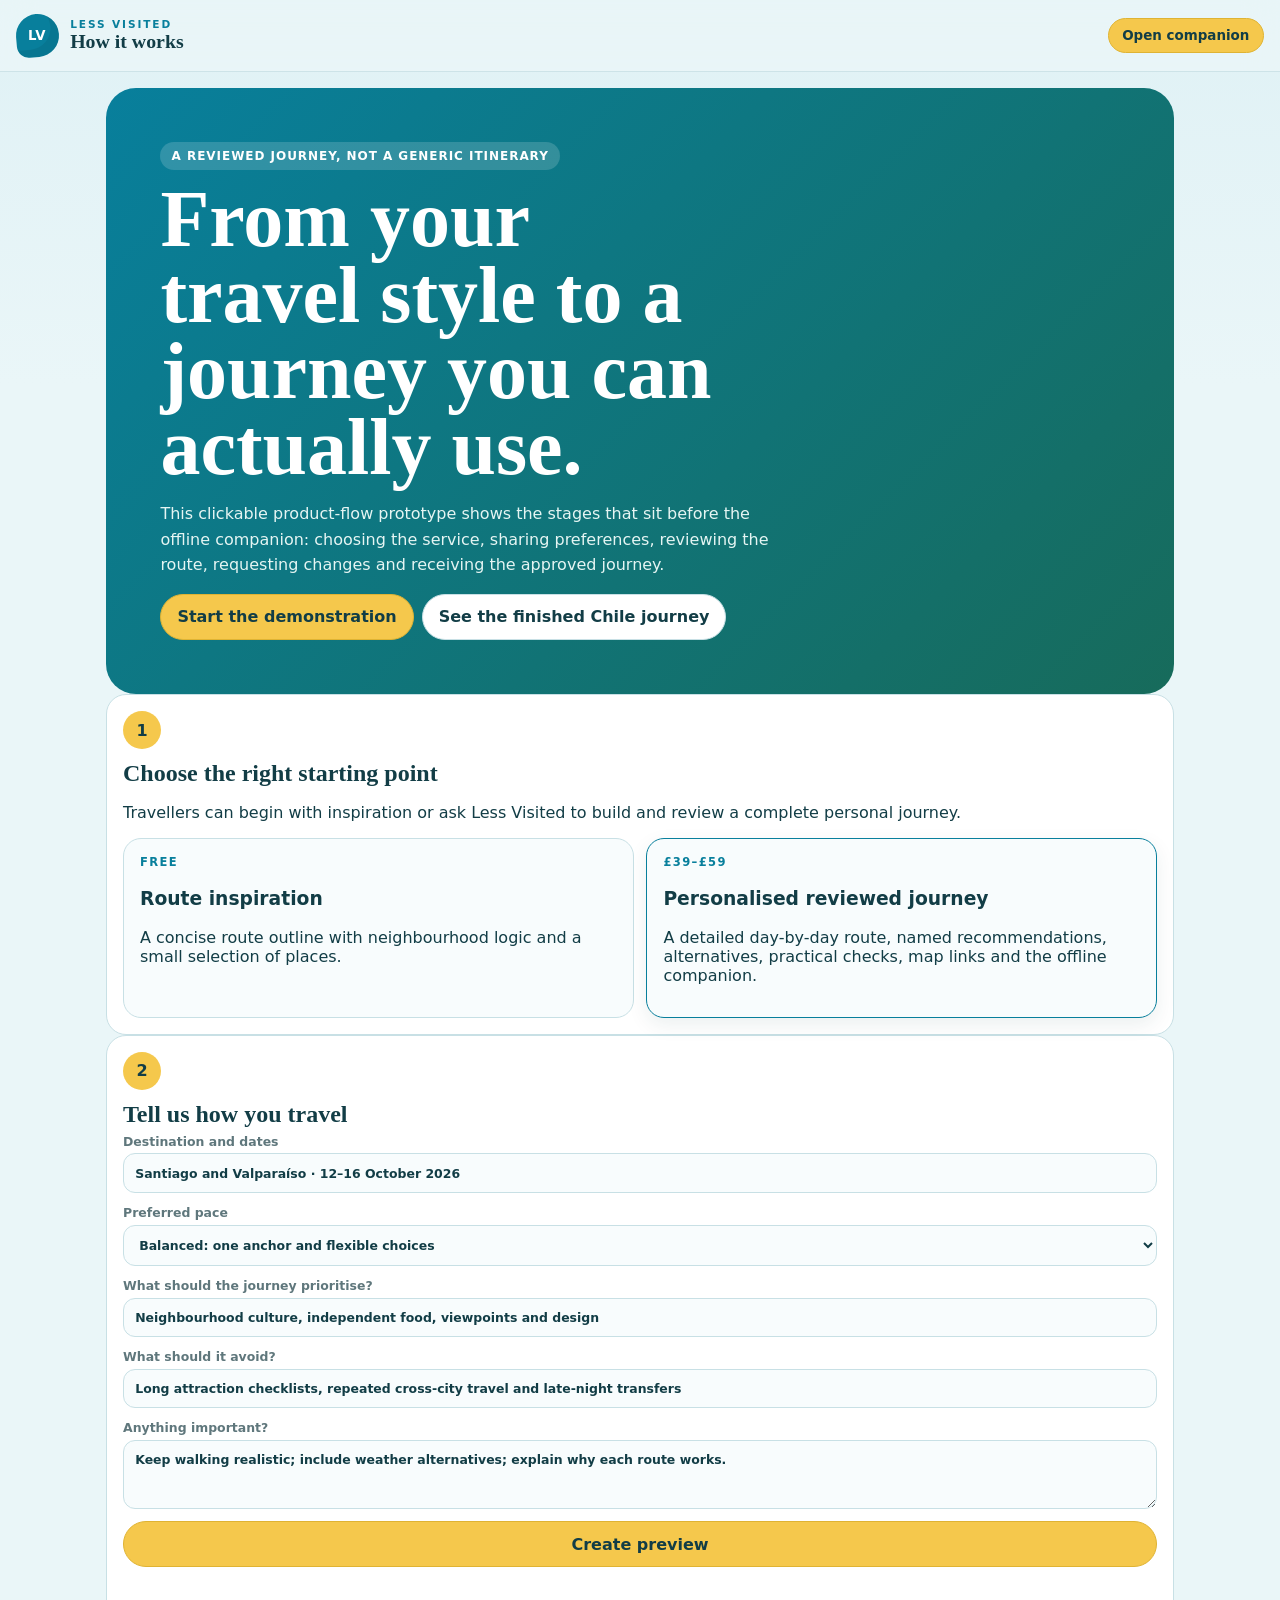
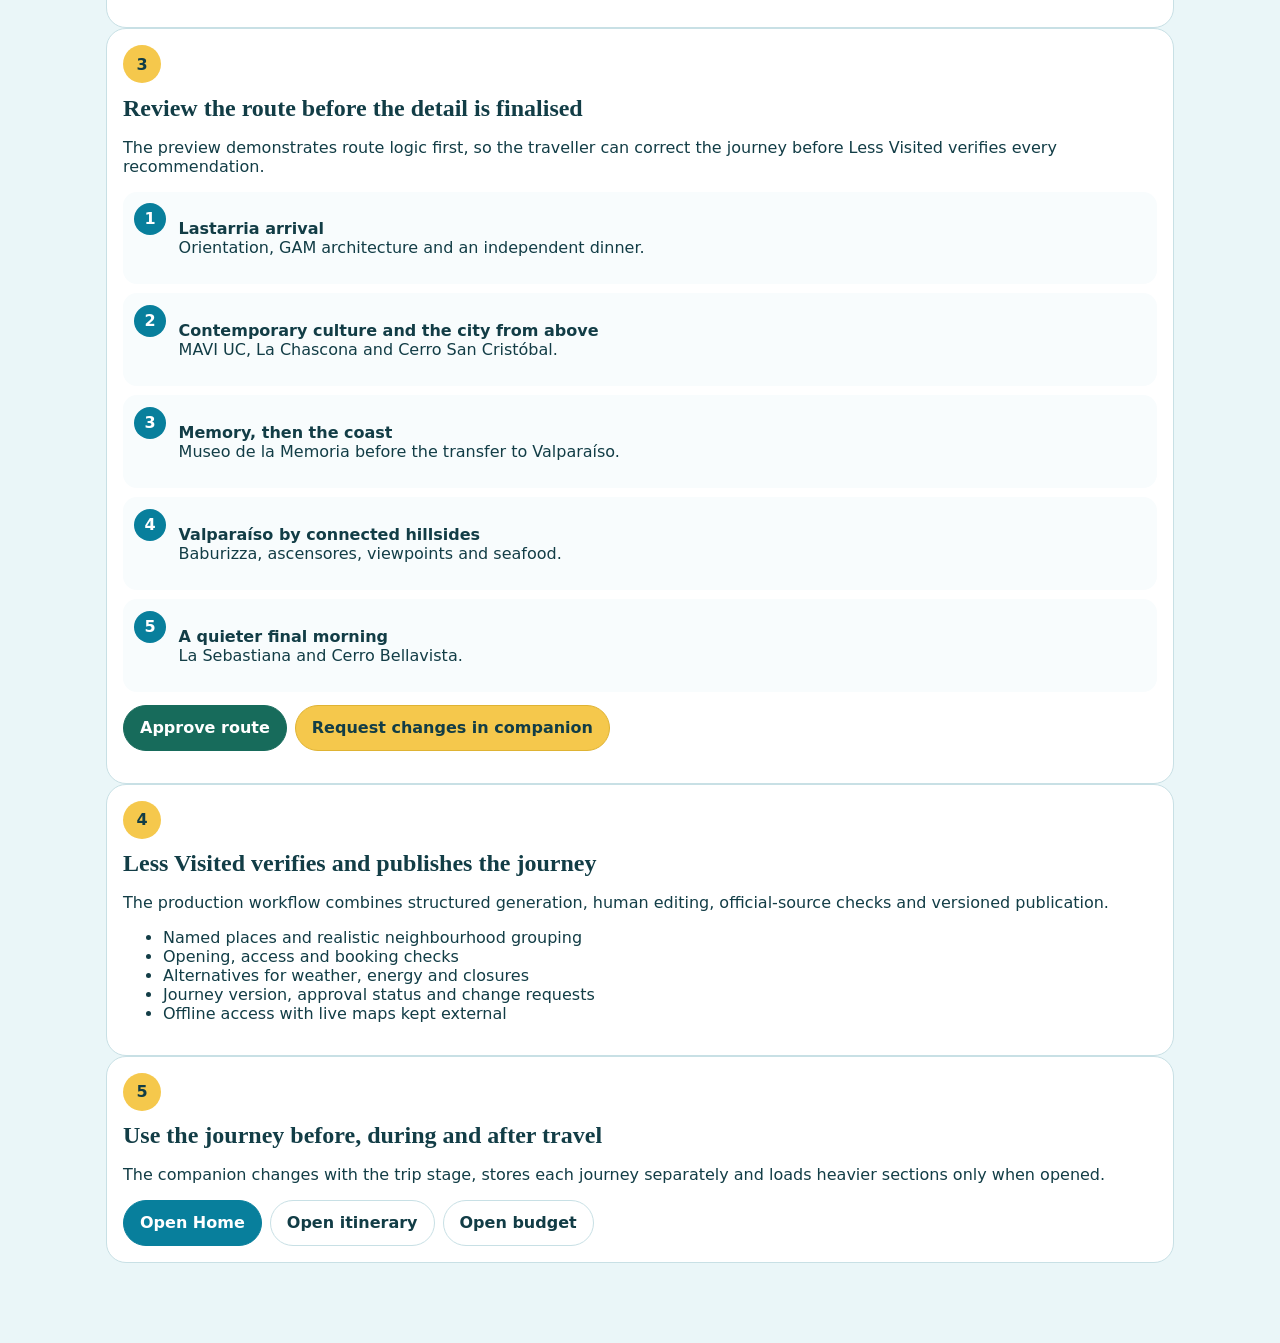
==== commit ccfe6832: "Use consolidated product styles on the flow page" ====
--- a/flow.html
+++ b/flow.html
@@ -5,8 +5,8 @@
   <meta name="viewport" content="width=device-width, initial-scale=1">
   <meta name="theme-color" content="#087f9c">
   <meta name="description" content="Less Visited customer journey prototype: request, review, approve and use a personalised journey.">
-  <link rel="stylesheet" href="./styles.css">
-  <link rel="stylesheet" href="./enhancements.css">
+  <link rel="stylesheet" href="./styles.css?v=build">
+  <link rel="stylesheet" href="./product-v5.css?v=build">
   <title>How Less Visited Works</title>
 </head>
 <body>
@@ -23,107 +23,23 @@
       <span class="stage-badge">A reviewed journey, not a generic itinerary</span>
       <h1>From your travel style to a journey you can actually use.</h1>
       <p>This clickable product-flow prototype shows the stages that sit before the offline companion: choosing the service, sharing preferences, reviewing the route, requesting changes and receiving the approved journey.</p>
-      <div class="panel-actions">
-        <a class="button button--yellow" href="#choose">Start the demonstration</a>
-        <a class="button" href="./?trip=JRN-0001#journey">See the finished Chile journey</a>
-      </div>
+      <div class="panel-actions"><a class="button button--yellow" href="#choose">Start the demonstration</a><a class="button" href="./?trip=JRN-0001#journey">See the finished Chile journey</a></div>
     </section>
 
-    <section id="choose" class="flow-step">
-      <span class="flow-step__number">1</span>
-      <h2>Choose the right starting point</h2>
-      <p>Travellers can begin with inspiration or ask Less Visited to build and review a complete personal journey.</p>
-      <div class="flow-choice-grid">
-        <article class="flow-choice">
-          <p class="section-label">Free</p>
-          <h3>Route inspiration</h3>
-          <p>A concise route outline with neighbourhood logic and a small selection of places. Designed to help a traveller decide where to focus.</p>
-        </article>
-        <article class="flow-choice flow-choice--featured">
-          <p class="section-label">£39–£59</p>
-          <h3>Personalised reviewed journey</h3>
-          <p>A detailed day-by-day route, named recommendations, alternatives, practical checks, map links and the offline companion. Complex or premium journeys can be priced separately after the request is reviewed.</p>
-        </article>
-      </div>
-    </section>
+    <section id="choose" class="flow-step"><span class="flow-step__number">1</span><h2>Choose the right starting point</h2><p>Travellers can begin with inspiration or ask Less Visited to build and review a complete personal journey.</p><div class="flow-choice-grid"><article class="flow-choice"><p class="section-label">Free</p><h3>Route inspiration</h3><p>A concise route outline with neighbourhood logic and a small selection of places.</p></article><article class="flow-choice flow-choice--featured"><p class="section-label">£39–£59</p><h3>Personalised reviewed journey</h3><p>A detailed day-by-day route, named recommendations, alternatives, practical checks, map links and the offline companion.</p></article></div></section>
 
-    <section class="flow-step">
-      <span class="flow-step__number">2</span>
-      <h2>Tell us how you travel</h2>
-      <form class="demo-intake" id="demo-intake">
-        <label>Destination and dates
-          <input value="Santiago and Valparaíso · 12–16 October 2026">
-        </label>
-        <label>Preferred pace
-          <select><option>Balanced: one anchor and flexible choices</option><option>Slow</option><option>Full</option></select>
-        </label>
-        <label>What should the journey prioritise?
-          <input value="Neighbourhood culture, independent food, viewpoints and design">
-        </label>
-        <label>What should it avoid?
-          <input value="Long attraction checklists, repeated cross-city travel and late-night transfers">
-        </label>
-        <label>Anything important?
-          <textarea rows="3">Keep walking realistic; include weather alternatives; explain why each route works.</textarea>
-        </label>
-        <button class="button button--yellow" type="submit">Create preview</button>
-        <p id="intake-result" role="status"></p>
-      </form>
-    </section>
+    <section class="flow-step"><span class="flow-step__number">2</span><h2>Tell us how you travel</h2><form class="demo-intake" id="demo-intake"><label>Destination and dates<input value="Santiago and Valparaíso · 12–16 October 2026"></label><label>Preferred pace<select><option>Balanced: one anchor and flexible choices</option><option>Slow</option><option>Full</option></select></label><label>What should the journey prioritise?<input value="Neighbourhood culture, independent food, viewpoints and design"></label><label>What should it avoid?<input value="Long attraction checklists, repeated cross-city travel and late-night transfers"></label><label>Anything important?<textarea rows="3">Keep walking realistic; include weather alternatives; explain why each route works.</textarea></label><button class="button button--yellow" type="submit">Create preview</button><p id="intake-result" role="status"></p></form></section>
 
-    <section class="flow-step" id="preview">
-      <span class="flow-step__number">3</span>
-      <h2>Review the route before the detail is finalised</h2>
-      <p>The preview demonstrates route logic first, so the traveller can correct the shape of the journey before Less Visited verifies every recommendation.</p>
-      <div class="preview-route">
-        <div><span>1</span><p><strong>Lastarria arrival</strong><br>Stay local after travel: orientation, GAM architecture and an independent dinner.</p></div>
-        <div><span>2</span><p><strong>Contemporary culture and the city from above</strong><br>MAVI UC, La Chascona and Cerro San Cristóbal without unnecessary backtracking.</p></div>
-        <div><span>3</span><p><strong>Memory, then the coast</strong><br>Museo de la Memoria before a verified intercity transfer to Valparaíso.</p></div>
-        <div><span>4</span><p><strong>Valparaíso by connected hillsides</strong><br>Baburizza, historic ascensores, viewpoints and responsible local seafood.</p></div>
-        <div><span>5</span><p><strong>A quieter final morning</strong><br>La Sebastiana and Cerro Bellavista, kept close to luggage and departure.</p></div>
-      </div>
-      <div class="panel-actions">
-        <button class="button button--green" type="button" id="demo-approve">Approve route</button>
-        <a class="button button--yellow" href="./?trip=JRN-0001#home">Request changes in companion</a>
-      </div>
-      <p id="approval-result" role="status"></p>
-    </section>
+    <section class="flow-step" id="preview"><span class="flow-step__number">3</span><h2>Review the route before the detail is finalised</h2><p>The preview demonstrates route logic first, so the traveller can correct the journey before Less Visited verifies every recommendation.</p><div class="preview-route"><div><span>1</span><p><strong>Lastarria arrival</strong><br>Orientation, GAM architecture and an independent dinner.</p></div><div><span>2</span><p><strong>Contemporary culture and the city from above</strong><br>MAVI UC, La Chascona and Cerro San Cristóbal.</p></div><div><span>3</span><p><strong>Memory, then the coast</strong><br>Museo de la Memoria before the transfer to Valparaíso.</p></div><div><span>4</span><p><strong>Valparaíso by connected hillsides</strong><br>Baburizza, ascensores, viewpoints and seafood.</p></div><div><span>5</span><p><strong>A quieter final morning</strong><br>La Sebastiana and Cerro Bellavista.</p></div></div><div class="panel-actions"><button class="button button--green" type="button" id="demo-approve">Approve route</button><a class="button button--yellow" href="./?trip=JRN-0001#home">Request changes in companion</a></div><p id="approval-result" role="status"></p></section>
 
-    <section class="flow-step">
-      <span class="flow-step__number">4</span>
-      <h2>Less Visited verifies and publishes the journey</h2>
-      <p>The production workflow would combine the intake database, structured AI generation, human editing, official-source checks and versioned publication. The traveller then receives one personal link.</p>
-      <ul>
-        <li>Named places and realistic neighbourhood grouping</li>
-        <li>Opening, access and booking checks with recheck dates</li>
-        <li>Alternatives for weather, energy and closures</li>
-        <li>Journey version, approval status and change requests</li>
-        <li>Offline access with live maps kept external</li>
-      </ul>
-    </section>
+    <section class="flow-step"><span class="flow-step__number">4</span><h2>Less Visited verifies and publishes the journey</h2><p>The production workflow combines structured generation, human editing, official-source checks and versioned publication.</p><ul><li>Named places and realistic neighbourhood grouping</li><li>Opening, access and booking checks</li><li>Alternatives for weather, energy and closures</li><li>Journey version, approval status and change requests</li><li>Offline access with live maps kept external</li></ul></section>
 
-    <section class="flow-step">
-      <span class="flow-step__number">5</span>
-      <h2>Use the journey before, during and after travel</h2>
-      <p>The companion changes with the trip stage, stores each journey separately on the device and keeps approved information available offline.</p>
-      <div class="panel-actions">
-        <a class="button button--primary" href="./?trip=JRN-0001#home">Open Home</a>
-        <a class="button" href="./?trip=JRN-0001#journey">Open itinerary</a>
-        <a class="button" href="./?trip=JRN-0001#budget">Open budget</a>
-      </div>
-    </section>
+    <section class="flow-step"><span class="flow-step__number">5</span><h2>Use the journey before, during and after travel</h2><p>The companion changes with the trip stage, stores each journey separately and loads heavier sections only when opened.</p><div class="panel-actions"><a class="button button--primary" href="./?trip=JRN-0001#home">Open Home</a><a class="button" href="./?trip=JRN-0001#journey">Open itinerary</a><a class="button" href="./?trip=JRN-0001#budget">Open budget</a></div></section>
   </main>
 
   <script>
-    document.querySelector("#demo-intake").addEventListener("submit", (event) => {
-      event.preventDefault();
-      document.querySelector("#intake-result").textContent = "Preview created for the prototype. In production, this would create a database record and structured draft.";
-      document.querySelector("#preview").scrollIntoView({ behavior: "smooth" });
-    });
-    document.querySelector("#demo-approve").addEventListener("click", () => {
-      localStorage.setItem("less-visited-approval:JRN-0001", JSON.stringify({ status: "approved", updatedAt: new Date().toISOString() }));
-      document.querySelector("#approval-result").textContent = "Route approved on this device. Open the companion to see the updated journey status.";
-    });
+    document.querySelector("#demo-intake").addEventListener("submit", (event) => { event.preventDefault(); document.querySelector("#intake-result").textContent = "Preview created for the prototype."; document.querySelector("#preview").scrollIntoView({ behavior: "smooth" }); });
+    document.querySelector("#demo-approve").addEventListener("click", () => { localStorage.setItem("less-visited-approval:JRN-0001", JSON.stringify({ status: "approved", updatedAt: new Date().toISOString() })); document.querySelector("#approval-result").textContent = "Route approved on this device."; });
   </script>
 </body>
-</html>
+</html>
--- a/product-v5.css
+++ b/product-v5.css
@@ -0,0 +1 @@
+.product-flow-link{color:var(--sea-dark);font-size:.78rem;font-weight:850;text-decoration:none}.journey-status-card{margin-top:1rem;border-color:#b5d9df;background:linear-gradient(135deg,#fff 0 70%,var(--sea-soft))}.status-card__top,.dialog-heading{display:flex;align-items:flex-start;justify-content:space-between;gap:1rem}.status-card__top h2,.dialog-heading h2{margin:0;font-family:Georgia,"Times New Roman",serif}.review-badge,.verified-chip{display:inline-flex;align-items:center;padding:.35rem .55rem;border-radius:999px;background:var(--sea-soft);color:var(--sea-dark);font-size:.68rem;font-weight:900}.review-badge--approved{background:var(--green-soft);color:var(--green)}.review-badge--changes_requested{background:#fde2dc;color:#8c3d2f}.status-meta-grid{display:grid;grid-template-columns:repeat(2,minmax(0,1fr));gap:.65rem;margin:1rem 0}.status-meta-grid div{padding:.7rem;border:1px solid var(--line);border-radius:14px;background:rgba(255,255,255,.72)}.status-meta-grid span,.status-meta-grid strong{display:block}.status-meta-grid span{color:var(--muted);font-size:.7rem}.status-meta-grid strong{margin-top:.2rem}.status-card__note{color:var(--muted)}.why-selected{margin-top:.75rem;padding:.75rem;border-radius:14px;background:var(--sea-soft)}.why-selected strong{display:block;color:var(--sea-dark)}.why-selected p{margin-top:.25rem}.verification-box{margin-top:.75rem;border:1px solid #b8d8cd;border-radius:14px;background:#f3fbf8}.verification-box summary{display:flex;justify-content:space-between;gap:.75rem;padding:.7rem;color:var(--green);cursor:pointer;font-size:.78rem;font-weight:850}.verification-box__body{padding:0 .75rem .75rem}.verification-box dl{margin:0}.verification-box dl div{display:grid;grid-template-columns:90px 1fr;gap:.5rem;padding:.35rem 0;border-top:1px solid #d6e9e2}.verification-box dt{color:var(--muted);font-size:.72rem}.verification-box dd{margin:0;font-size:.78rem;font-weight:700}.nav-item--secondary{display:none!important}.nav-more{display:grid;justify-items:center;align-content:center;gap:.14rem;min-height:58px;padding:.35rem .08rem;border:0;border-radius:17px;background:transparent;color:var(--muted);cursor:pointer;font-size:.64rem;font-weight:800}.nav-more svg{width:1.25rem;height:1.25rem}.nav-more.is-active{background:var(--sea);color:#fff}.bottom-nav{z-index:200;grid-template-columns:repeat(6,1fr)}dialog:not([open]){display:none!important;pointer-events:none!important}.more-menu,.change-dialog{width:min(calc(100% - 1.5rem),560px);max-height:min(88vh,760px);padding:1.15rem;border:1px solid var(--line);border-radius:24px;background:var(--white);color:var(--ink);box-shadow:0 30px 80px rgba(18,61,70,.3)}.more-menu::backdrop,.change-dialog::backdrop{background:rgba(6,38,45,.58);backdrop-filter:blur(4px)}.more-menu__grid{display:grid;gap:.7rem;margin-top:1rem}.more-menu__grid button,.more-menu__grid a{display:grid;gap:.2rem;padding:.9rem;border:1px solid var(--line);border-radius:16px;background:var(--surface);color:var(--ink);text-align:left;text-decoration:none;cursor:pointer}.more-menu__grid span{color:var(--muted);font-size:.78rem}.change-dialog form{display:grid;gap:.85rem}.change-dialog label{display:grid;gap:.3rem;color:var(--muted);font-size:.78rem;font-weight:850}.change-dialog input,.change-dialog select,.change-dialog textarea{width:100%;padding:.75rem;border:1px solid var(--line);border-radius:13px;background:var(--surface);color:var(--ink)}.change-result{min-height:1.2rem;color:var(--green);font-weight:800}.live-travel-card{border-color:#9ccbd5;background:linear-gradient(135deg,#fff,#edf9fb)}.live-travel-card .panel-title-row{align-items:flex-start}.sync-state{padding:.35rem .55rem;border-radius:999px;font-size:.68rem;font-weight:900}.sync-state.is-online{background:var(--green-soft);color:var(--green)}.sync-state.is-offline{background:var(--yellow-soft);color:#72570d}.weather-grid{display:grid;gap:.7rem;margin:1rem 0}.weather-place{display:grid;grid-template-columns:1fr auto;gap:.18rem .7rem;padding:.85rem;border:1px solid var(--line);border-radius:16px;background:rgba(255,255,255,.72)}.weather-place strong{font-family:Georgia,"Times New Roman",serif;font-size:1.1rem}.weather-place span:not(.weather-temp),.weather-place small{color:var(--muted)}.weather-place small{grid-column:1/-1}.weather-temp{grid-row:1/3;grid-column:2;align-self:center;color:var(--sea);font-family:Georgia,"Times New Roman",serif;font-size:2.25rem;font-weight:800}.live-sync-note{font-size:.82rem}.day-weather-chip{display:inline-flex;width:fit-content;margin-top:.45rem;padding:.3rem .5rem;border-radius:999px;background:rgba(255,255,255,.72);color:var(--sea-dark);font-size:.7rem;font-weight:850;text-transform:none;letter-spacing:0}.hours-chip{display:inline-flex;align-items:center;width:fit-content;padding:.28rem .48rem;border-radius:999px;font-size:.66rem;font-weight:850;white-space:nowrap}.hours-chip--open{background:var(--green-soft);color:var(--green)}.hours-chip--closed{background:#fde2dc;color:#8c3d2f}.hours-chip--unknown{background:var(--yellow-soft);color:#72570d}.place-card__visual{min-height:165px;background-position:center;background-size:cover}.place-card__initials{align-self:end;justify-self:stretch;padding:2.6rem .9rem .85rem;color:#fff;font-family:Georgia,"Times New Roman",serif;font-size:1.42rem;line-height:1.05;letter-spacing:0;text-shadow:0 2px 12px rgba(0,0,0,.6)}.saved-place-card{overflow:hidden;padding-top:0!important}.saved-place-card__image{min-height:150px;margin:0 -1.1rem 1rem;padding:4.8rem 1rem 1rem;background-position:center;background-size:cover;color:#fff}.saved-place-card__image strong{font-family:Georgia,"Times New Roman",serif;font-size:1.45rem;text-shadow:0 2px 12px rgba(0,0,0,.65)}.tour-grid{display:grid;gap:1rem}.tour-card{padding:1rem;border:1px solid var(--line);border-radius:var(--radius);background:var(--white);box-shadow:var(--shadow-small)}.tour-card>span{display:inline-flex;padding:.3rem .5rem;border-radius:999px;background:var(--sea-soft);color:var(--sea-dark);font-size:.7rem;font-weight:900}.tour-card h3{margin:.75rem 0 .35rem;font-family:Georgia,"Times New Roman",serif}.tour-card p{color:var(--muted);line-height:1.5}.affiliate-settings{margin-top:1rem;padding:.85rem;border:1px dashed var(--line);border-radius:16px;background:var(--surface)}.affiliate-settings summary{color:var(--sea);cursor:pointer;font-weight:850}.affiliate-settings form{display:grid;gap:.7rem;margin-top:.75rem}.affiliate-settings label{display:grid;gap:.25rem;color:var(--muted);font-size:.75rem;font-weight:800}.affiliate-settings input{width:100%;padding:.65rem;border:1px solid var(--line);border-radius:12px;background:var(--white);color:var(--ink)}.map-preview{min-height:420px;padding:.6rem;background:#d8eef2}.journey-pin-map{display:block;width:100%;height:auto}.journey-map-pin{cursor:pointer;outline:none}.journey-map-pin circle:first-child{stroke:#fff;stroke-width:5;filter:drop-shadow(0 3px 5px rgba(18,61,70,.25))}.journey-map-pin--selected circle:first-child{fill:var(--sea)}.journey-map-pin--extra circle:first-child{fill:var(--yellow)}.journey-map-pin--saved circle:first-child{fill:var(--green)}.journey-map-pin .pin-centre{fill:#fff;pointer-events:none}.journey-map-pin:focus circle:first-child{stroke:var(--ink);stroke-width:7}.map-city-label{fill:var(--ink);font-family:Georgia,"Times New Roman",serif;font-size:28px;font-weight:800;opacity:.7}.map-legend{display:flex;flex-wrap:wrap;gap:.75rem;padding:.65rem .4rem 0;color:var(--muted);font-size:.75rem;font-weight:800}.map-legend span{display:inline-flex;align-items:center;gap:.35rem}.map-legend i{width:12px;height:12px;border:2px solid #fff;border-radius:50%;box-shadow:0 1px 3px rgba(0,0,0,.25)}.legend-selected{background:var(--sea)}.legend-extra{background:var(--yellow)}.legend-saved{background:var(--green)}.group-identity-card{background:linear-gradient(135deg,var(--sea-soft),var(--white))}.group-login-note{padding:.7rem;border-radius:13px;background:rgba(255,255,255,.72)}.traveller-strip{display:flex;gap:.65rem;padding:.3rem 0 .8rem;overflow-x:auto}.traveller-avatar{flex:0 0 105px;display:grid;justify-items:center;gap:.2rem;padding:.75rem .55rem;border:1px solid var(--line);border-radius:17px;background:var(--white);color:var(--ink);cursor:pointer}.traveller-avatar span{font-size:1.65rem}.traveller-avatar small{color:var(--muted);font-size:.65rem}.traveller-avatar.is-active{border-color:var(--sea);box-shadow:0 0 0 3px var(--sea-soft)}.traveller-form{display:grid;grid-template-columns:1fr auto auto;gap:.55rem}.traveller-form input,.traveller-form select,.group-expense-form input,.group-expense-form select{width:100%;min-height:44px;padding:.65rem;border:1px solid var(--line);border-radius:12px;background:var(--surface);color:var(--ink)}.group-expense-form{display:grid;gap:.75rem}.group-expense-form>label{display:grid;gap:.25rem;color:var(--muted);font-size:.75rem;font-weight:800}.split-people{display:flex;flex-wrap:wrap;gap:.5rem;padding:.75rem;border:1px solid var(--line);border-radius:14px}.split-people legend{padding:0 .3rem;color:var(--muted);font-size:.75rem;font-weight:850}.split-people label{padding:.45rem .55rem;border-radius:999px;background:var(--surface)}.balance-grid{display:grid;gap:.55rem;margin-top:.8rem}.balance-person{display:grid;grid-template-columns:40px 1fr auto;align-items:center;gap:.65rem;padding:.65rem;border-radius:14px;background:var(--surface)}.balance-person>span{font-size:1.45rem}.balance-person strong,.balance-person small{display:block}.balance-person small{color:var(--muted)}.balance-person .positive{color:var(--green)}.balance-person .negative{color:var(--danger)}.settlement-list{margin-top:1rem;padding-top:.8rem;border-top:1px solid var(--line)}.settlement-list h4{margin:0 0 .45rem}.settlement-list p{margin:.35rem 0}.group-expense-row{display:grid;grid-template-columns:40px 1fr auto auto;align-items:center;gap:.55rem;padding:.7rem 0;border-bottom:1px solid var(--line)}.group-expense-row:last-child{border-bottom:0}.group-expense-row strong,.group-expense-row small{display:block}.group-expense-row small{color:var(--muted)}.group-expense-avatar{display:grid;place-items:center;width:38px;height:38px;border-radius:12px;background:var(--sea-soft);font-size:1.2rem}.compact-checklist{margin:-1.1rem}.compact-checklist summary{display:flex;align-items:center;justify-content:space-between;gap:1rem;padding:1rem 1.1rem;cursor:pointer;list-style:none}.compact-checklist summary::-webkit-details-marker{display:none}.compact-checklist summary span{display:grid;gap:.2rem}.compact-checklist summary small{color:var(--muted);font-size:.72rem}.compact-checklist[open] summary{border-bottom:1px solid var(--line);background:var(--sea-soft)}.compact-checklist__body{padding:1rem 1.1rem}.essentials-grid{display:grid;gap:1rem}.essential-card{position:relative;padding-top:3.3rem}.essential-icon{position:absolute;left:1rem;top:1rem;font-size:1.55rem}.essential-card>strong{display:block;margin-bottom:.45rem;color:var(--ink)}.emergency-card>a{display:flex;justify-content:space-between;gap:1rem;padding:.6rem 0;border-bottom:1px solid var(--line);text-decoration:none}.cash-card details{margin-top:.8rem}.cash-card summary{color:var(--sea);cursor:pointer;font-weight:850}.cash-card form{display:grid;grid-template-columns:1fr auto;gap:.45rem;margin-top:.55rem}.cash-card input{min-width:0;padding:.6rem;border:1px solid var(--line);border-radius:12px;background:var(--surface);color:var(--ink)}.document-row{display:grid;grid-template-columns:34px 1fr auto auto;align-items:center;gap:.55rem;margin-top:.8rem;padding:.65rem;border-radius:14px;background:var(--surface)}.document-row strong,.document-row small{display:block}.document-row small{color:var(--muted);font-size:.68rem}.flow-page{max-width:1100px;margin:0 auto;padding:1rem 1rem 5rem}.flow-hero{padding:clamp(1.4rem,5vw,3.4rem);border-radius:30px;background:linear-gradient(135deg,var(--sea),var(--green));color:#fff}.flow-hero h1{max-width:14ch;margin:.7rem 0;font-family:Georgia,"Times New Roman",serif;font-size:clamp(2.4rem,8vw,5rem);line-height:.95}.flow-hero p{max-width:62ch;color:#e5f5f3;line-height:1.6}.flow-steps{display:grid;gap:1rem;margin-top:1rem}.flow-step{padding:1rem;border:1px solid var(--line);border-radius:20px;background:var(--white)}.flow-step__number{display:grid;place-items:center;width:38px;height:38px;border-radius:50%;background:var(--yellow);font-weight:900}.flow-step h2{margin:.7rem 0 .35rem;font-family:Georgia,"Times New Roman",serif}.flow-choice-grid{display:grid;gap:.8rem}.flow-choice{padding:1rem;border:1px solid var(--line);border-radius:18px;background:var(--surface)}.flow-choice--featured{border-color:var(--sea);box-shadow:var(--shadow-small)}.demo-intake{display:grid;gap:.75rem}.demo-intake label{display:grid;gap:.3rem;color:var(--muted);font-size:.78rem;font-weight:800}.demo-intake input,.demo-intake select,.demo-intake textarea{padding:.7rem;border:1px solid var(--line);border-radius:12px;background:var(--surface);color:var(--ink)}.preview-route{display:grid;gap:.6rem}.preview-route div{display:grid;grid-template-columns:34px 1fr;gap:.65rem;align-items:start;padding:.7rem;border-radius:14px;background:var(--surface)}.preview-route span{display:grid;place-items:center;width:32px;height:32px;border-radius:50%;background:var(--sea);color:#fff;font-weight:900}@media(min-width:720px){.status-meta-grid{grid-template-columns:repeat(4,minmax(0,1fr))}.weather-grid{grid-template-columns:repeat(2,minmax(0,1fr))}.tour-grid{grid-template-columns:repeat(3,minmax(0,1fr))}.group-expense-form{grid-template-columns:repeat(2,minmax(0,1fr))}.group-expense-form .split-people,.group-expense-form button{grid-column:1/-1}.balance-grid,.essentials-grid,.flow-steps,.flow-choice-grid{grid-template-columns:repeat(2,minmax(0,1fr))}}@media(max-width:560px){.product-flow-link{display:none}.verification-box summary{display:grid}.nav-more,.nav-item{font-size:.52rem}.traveller-form{grid-template-columns:1fr auto}.traveller-form .button{grid-column:1/-1}.group-expense-row{grid-template-columns:36px 1fr auto}.group-expense-row .icon-button{grid-column:2/-1;justify-self:end}.document-row{grid-template-columns:30px 1fr}.document-row .button,.document-row .icon-button{grid-row:2}}
